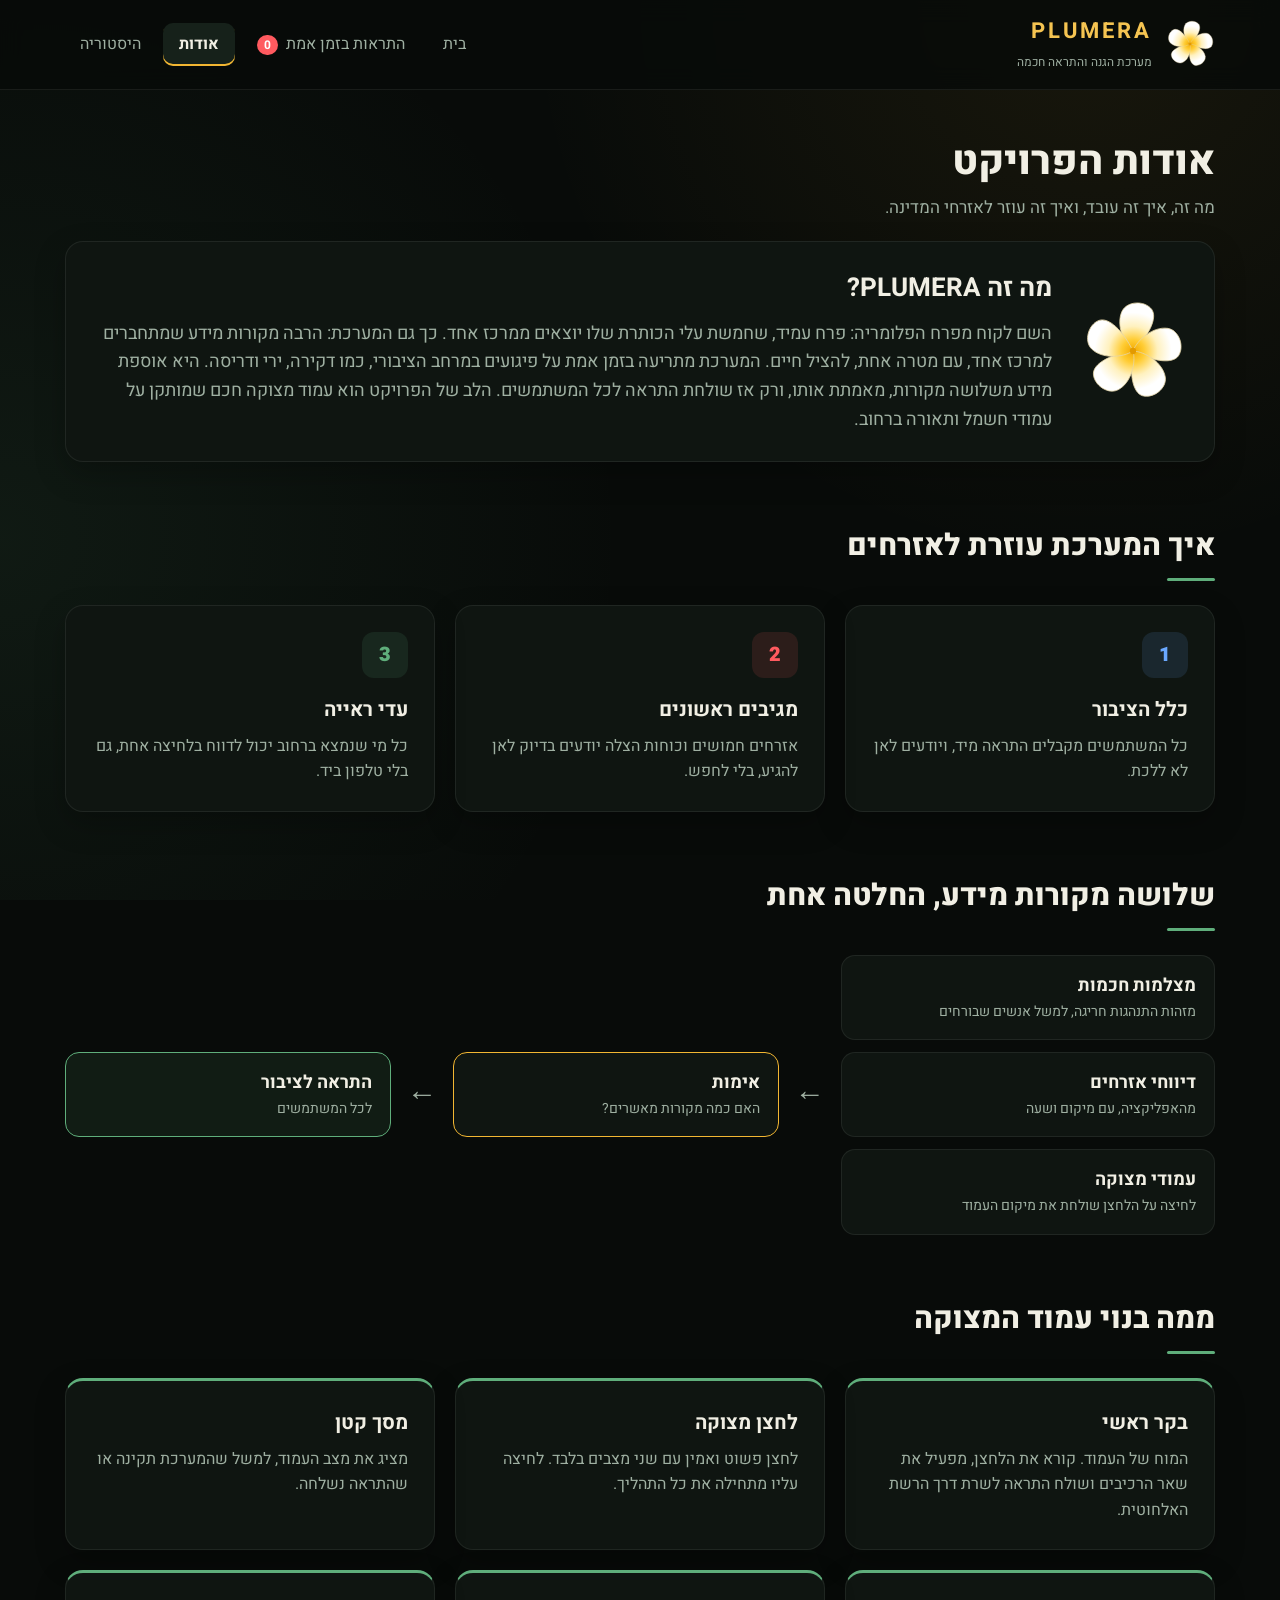
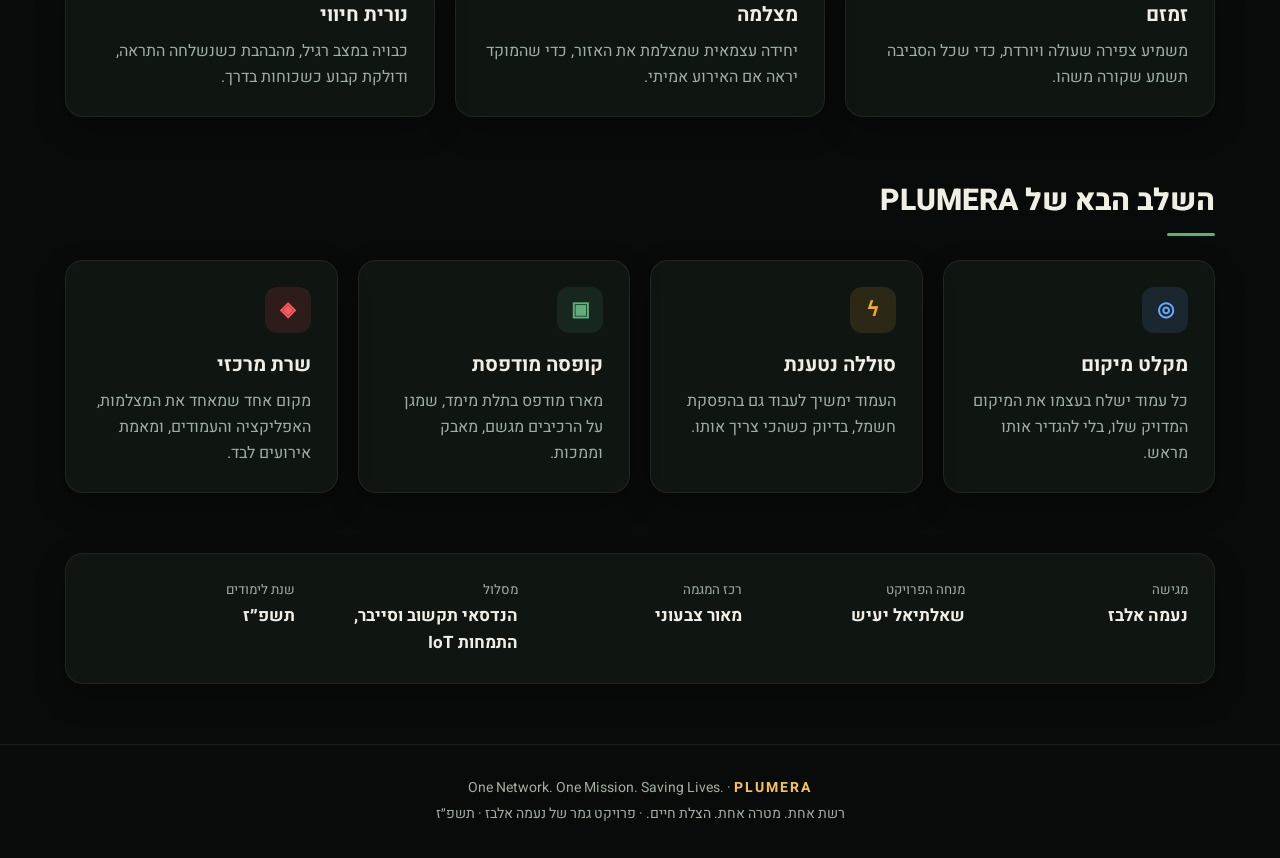
==== about.html @ 86a392c0 "Add files via upload" ====
<!DOCTYPE html>
<!-- הדף בעברית, והכיוון שלו מימין לשמאל -->
<html lang="he" dir="rtl">
<head>
  <!-- מאפשר להציג עברית ותווים מיוחדים -->
  <meta charset="UTF-8">
  <!-- מתאים את הדף לגודל המסך, גם בטלפון -->
  <meta name="viewport" content="width=device-width, initial-scale=1.0">
  <!-- השם שמופיע בלשונית של הדפדפן -->
  <title>PLUMERA | אודות</title>

  <!-- גופן עברי מ-Google Fonts -->
  <link href="https://fonts.googleapis.com/css2?family=Heebo:wght@300;400;500;700;800;900&display=swap" rel="stylesheet">

  <!-- קישור לקובץ העיצוב (משותף לכל ארבעת העמודים) -->
  <link rel="stylesheet" href="FinalProject1.css">

  <!-- הגדרות שהופכות את האתר לאפליקציה שאפשר להוסיף למסך הבית -->
  <link rel="manifest" href="manifest.json">
  <meta name="theme-color" content="#080b09">
  <link rel="icon" href="flower.svg">
  <link rel="apple-touch-icon" href="icon-192.png">
  <meta name="apple-mobile-web-app-capable" content="yes">
  <meta name="apple-mobile-web-app-title" content="PLUMERA">
</head>
<!-- data-page אומר לקובץ ה-JS באיזה עמוד אנחנו -->
<body data-page="about">

  <!-- ========== סרגל עליון וניווט (זהה בכל העמודים) ========== -->
  <header class="topbar">
    <!-- הלוגו: לחיצה עליו מחזירה לעמוד הבית -->
    <a class="logo" href="index.html">
      <img class="logo-icon" src="flower.svg" alt="">
      <div>
        <strong>PLUMERA</strong>
        <small>מערכת הגנה והתראה חכמה</small>
      </div>
    </a>

    <!-- התפריט: כל קישור פותח עמוד אחר. העמוד הנוכחי מסומן ב-active -->
    <nav class="nav">
      <a class="nav-btn" href="index.html">בית</a>
      <a class="nav-btn" href="alerts.html">התראות בזמן אמת <span class="badge" id="navCount">0</span> <!-- מספר ההתראות הפעילות --></a>
      <a class="nav-btn active" href="about.html">אודות</a>
      <a class="nav-btn" href="history.html">היסטוריה</a>
    </nav>
  </header>

  <main class="page">

    <!-- ========== עמוד אודות ========== -->
    <div class="page-head">
      <div>
        <h1>אודות הפרויקט</h1>
        <p>מה זה, איך זה עובד, ואיך זה עוזר לאזרחי המדינה.</p>
      </div>
    </div>

    <!-- הסבר כללי על הפרויקט -->
    <div class="about-intro card">
      <img class="about-flower" src="flower.svg" alt="">
      <div>
        <h2>מה זה PLUMERA?</h2>
        <p>
          השם לקוח מפרח הפלומריה: פרח עמיד, שחמשת עלי הכותרת שלו יוצאים ממרכז אחד.
          כך גם המערכת: הרבה מקורות מידע שמתחברים למרכז אחד, עם מטרה אחת, להציל חיים.
          המערכת מתריעה בזמן אמת על פיגועים במרחב הציבורי, כמו דקירה, ירי ודריסה.
          היא אוספת מידע משלושה מקורות, מאמתת אותו, ורק אז שולחת התראה לכל המשתמשים.
          הלב של הפרויקט הוא עמוד מצוקה חכם שמותקן על עמודי חשמל ותאורה ברחוב.
        </p>
      </div>
    </div>

    <!-- שלושה כרטיסים: למי המערכת עוזרת -->
    <h2 class="section-title">איך המערכת עוזרת לאזרחים</h2>
    <div class="grid">
      <div class="card">
        <div class="icon blue">1</div>
        <h3>כלל הציבור</h3>
        <p>כל המשתמשים מקבלים התראה מיד, ויודעים לאן לא ללכת.</p>
      </div>
      <div class="card">
        <div class="icon red">2</div>
        <h3>מגיבים ראשונים</h3>
        <p>אזרחים חמושים וכוחות הצלה יודעים בדיוק לאן להגיע, בלי לחפש.</p>
      </div>
      <div class="card">
        <div class="icon green">3</div>
        <h3>עדי ראייה</h3>
        <p>כל מי שנמצא ברחוב יכול לדווח בלחיצה אחת, גם בלי טלפון ביד.</p>
      </div>
    </div>

    <!-- שרטוט: שלושת המקורות, האימות וההתראה לציבור -->
    <h2 class="section-title">שלושה מקורות מידע, החלטה אחת</h2>
    <div class="flow">
      <div class="flow-sources">
        <div class="flow-box">מצלמות חכמות<small>מזהות התנהגות חריגה, למשל אנשים שבורחים</small></div>
        <div class="flow-box">דיווחי אזרחים<small>מהאפליקציה, עם מיקום ושעה</small></div>
        <div class="flow-box">עמודי מצוקה<small>לחיצה על הלחצן שולחת את מיקום העמוד</small></div>
      </div>
      <div class="flow-arrow">←</div>
      <div class="flow-box main">אימות<small>האם כמה מקורות מאשרים?</small></div>
      <div class="flow-arrow">←</div>
      <div class="flow-box final">התראה לציבור<small>לכל המשתמשים</small></div>
    </div>

    <!-- כרטיס לכל אחד מששת הרכיבים -->
    <h2 class="section-title">ממה בנוי עמוד המצוקה</h2>
    <div class="grid">
      <div class="card part"><h3>בקר ראשי</h3><p>המוח של העמוד. קורא את הלחצן, מפעיל את שאר הרכיבים ושולח התראה לשרת דרך הרשת האלחוטית.</p></div>
      <div class="card part"><h3>לחצן מצוקה</h3><p>לחצן פשוט ואמין עם שני מצבים בלבד. לחיצה עליו מתחילה את כל התהליך.</p></div>
      <div class="card part"><h3>מסך קטן</h3><p>מציג את מצב העמוד, למשל שהמערכת תקינה או שהתראה נשלחה.</p></div>
      <div class="card part"><h3>זמזם</h3><p>משמיע צפירה שעולה ויורדת, כדי שכל הסביבה תשמע שקורה משהו.</p></div>
      <div class="card part"><h3>מצלמה</h3><p>יחידה עצמאית שמצלמת את האזור, כדי שהמוקד יראה אם האירוע אמיתי.</p></div>
      <div class="card part"><h3>נורית חיווי</h3><p>כבויה במצב רגיל, מהבהבת כשנשלחה התראה, ודולקת קבוע כשכוחות בדרך.</p></div>
    </div>

    <!-- השיפורים העתידיים: ארבעה כרטיסים, באותו עיצוב כמו שאר הכרטיסים באתר -->
    <h2 class="section-title">השלב הבא של PLUMERA</h2>
    <div class="grid grid-4">
      <div class="card">
        <div class="icon blue">◎</div>
        <h3>מקלט מיקום</h3>
        <p>כל עמוד ישלח בעצמו את המיקום המדויק שלו, בלי להגדיר אותו מראש.</p>
      </div>
      <div class="card">
        <div class="icon amber">ϟ</div>
        <h3>סוללה נטענת</h3>
        <p>העמוד ימשיך לעבוד גם בהפסקת חשמל, בדיוק כשהכי צריך אותו.</p>
      </div>
      <div class="card">
        <div class="icon green">▣</div>
        <h3>קופסה מודפסת</h3>
        <p>מארז מודפס בתלת מימד, שמגן על הרכיבים מגשם, מאבק וממכות.</p>
      </div>
      <div class="card">
        <div class="icon red">◈</div>
        <h3>שרת מרכזי</h3>
        <p>מקום אחד שמאחד את המצלמות, האפליקציה והעמודים, ומאמת אירועים לבד.</p>
      </div>
    </div>

    <!-- פרטי ההגשה -->
    <div class="credits card">
      <div><small>מגישה</small><b>נעמה אלבז</b></div>
      <div><small>מנחה הפרויקט</small><b>שאלתיאל יעיש</b></div>
      <div><small>רכז המגמה</small><b>מאור צבעוני</b></div>
      <div><small>מסלול</small><b>הנדסאי תקשוב וסייבר, התמחות IoT</b></div>
      <div><small>שנת לימודים</small><b>תשפ״ז</b></div>
    </div>
  </main>

  <!-- תחתית האתר (זהה בכל העמודים) -->
  <footer class="footer">
    <b>PLUMERA</b> · <span dir="ltr">One Network. One Mission. Saving Lives.</span><br>
    רשת אחת. מטרה אחת. הצלת חיים. · פרויקט גמר של נעמה אלבז · תשפ״ז
  </footer>

  <!-- קובץ ה-JavaScript שלנו. תמיד בסוף הדף -->
  <script src="FinalProject1.js"></script>
</body>
</html>
---- FinalProject1.css ----
/* ========== צבעים כלליים ========== */
/* משתנים של צבעים. משתמשים בהם בכל הקובץ עם var(--שם), וכך משנים צבע במקום אחד */
:root {
  /* צבעים כהים של טבע בלילה, עם הצבעים של פרח הפלומריה:
     ירוק עמוק של יער ועלים, לבן-שמנת של עלי הכותרת, וזהב של מרכז הפרח */
  --bg: #080b09;                       /* רקע האתר: שחור עם נגיעה של ירוק */
  --panel: #0f1511;                    /* רקע הכרטיסים: כמעט שחור */
  --panel2: #16211a;                   /* רקע כרטיס מסומן */
  --line: rgba(220, 235, 220, 0.08);   /* צבע המסגרות הדקות */
  --shadow: 0 12px 30px rgba(0, 0, 0, 0.25); /* צל רך מתחת לכרטיסים */
  --text: #f1efe4;                     /* צבע הטקסט הראשי: לבן-שמנת כמו עלי הכותרת */
  --muted: #9fb0a2;                    /* צבע טקסט משני: ירוק-אפור */
  --gold: #f2b632;                     /* הזהב של מרכז הפרח */
  --gold-dark: #f5c451;                /* זהב בהיר, לטקסט על רקע כהה */
  --yellow: #ffd66b;                   /* צהוב בהיר */
  --leaf: #5fae7b;                     /* הירוק של העלים */
  --red: #ff5a5f;                      /* התראה חדשה */
  --amber: #f0a830;                    /* באימות */
  --blue: #6aa8ff;                     /* מאומת */
  --green: #4cc38a;                    /* הסתיים */
}

/* מאפסים את המרווחים שהדפדפן מוסיף לבד, כדי שהעיצוב ייראה אותו דבר בכל דפדפן */
* {
  margin: 0;
  padding: 0;
  box-sizing: border-box;  /* הרוחב של אלמנט כולל גם את המסגרת והריפוד שלו */
}

/* העיצוב של הדף כולו: גופן, רקע כהה עם שני כתמי אור עדינים (זהב וירוק), וצבע טקסט */
body {
  font-family: "Heebo", Arial, sans-serif;
  background: var(--bg);
  background-image: radial-gradient(circle at 85% 0%, rgba(242, 182, 50, 0.07), transparent 40%),
                    radial-gradient(circle at 0% 60%, rgba(95, 174, 123, 0.09), transparent 45%);
  background-attachment: fixed;  /* הרקע לא זז כשגוללים */
  color: var(--text);
  line-height: 1.6;
}

/* כפתורים ושדות קלט מקבלים את אותו גופן כמו שאר האתר */
button, input, select { font-family: inherit; }

/* קישורים בלי קו תחתון ובצבע של הטקסט (התפריט והכפתורים הם קישורים לעמודים) */
a { color: inherit; text-decoration: none; }

/* ========== סרגל עליון ========== */
/* הסרגל נשאר למעלה גם כשגוללים (sticky), ויש לו רקע שקוף ומטושטש */
.topbar {
  position: sticky;
  top: 0;
  z-index: 10;                     /* מעל שאר התוכן */
  display: flex;                   /* הלוגו והתפריט באותה שורה */
  justify-content: space-between;  /* הלוגו בצד אחד והתפריט בצד השני */
  align-items: center;
  gap: 16px;
  flex-wrap: wrap;                 /* במסך צר עוברים לשורה חדשה */
  padding: 14px 5%;
  background: rgba(8, 11, 9, 0.85);
  backdrop-filter: blur(12px);     /* טשטוש של מה שמאחורי הסרגל */
  border-bottom: 1px solid var(--line);
}

/* הלוגו: האייקון והשם אחד ליד השני */
.logo {
  display: flex;
  align-items: center;
  gap: 12px;
  cursor: pointer;
}
.logo strong { display: block; font-size: 22px; letter-spacing: 3px; color: var(--gold-dark); }
.logo small { color: var(--muted); font-size: 12px; }

/* האייקון של הלוגו: פרח הפלומריה */
.logo-icon { width: 52px; height: 52px; }

/* התפריט: הכפתורים בשורה אחת */
.nav { display: flex; gap: 6px; flex-wrap: wrap; }

/* כפתור בתפריט: בלי רקע ובלי מסגרת, טקסט אפור */
.nav-btn {
  display: inline-block;
  background: none;
  border: none;
  color: var(--muted);
  font-size: 16px;
  padding: 9px 16px;
  border-radius: 10px;
  cursor: pointer;
  transition: 0.2s;  /* השינוי בריחוף קורה בהדרגה */
}
/* כשהעכבר מעל הכפתור */
.nav-btn:hover { color: var(--text); background: var(--panel); }
/* הכפתור של העמוד הנוכחי: רקע וקו אדום למטה */
.nav-btn.active { color: var(--text); font-weight: 700; background: var(--panel2); box-shadow: inset 0 -2px 0 var(--gold); }

/* העיגול האדום עם מספר ההתראות בתפריט */
.badge {
  background: var(--red);
  color: white;
  font-size: 12px;
  font-weight: 700;
  padding: 1px 7px;
  border-radius: 20px;
  margin-right: 4px;
}

/* ========== עמודים ========== */
/* האזור הראשי: ברוחב 90% מהמסך, לא יותר מ-1150 פיקסלים, ובאמצע */
main { width: 90%; max-width: 1150px; margin: 0 auto; padding: 40px 0 60px; }

/* כל עמוד מופיע עם אנימציה כשהוא נפתח */
.page { animation: fadeIn 0.4s ease; }

/* האנימציה: העמוד מופיע בהדרגה ועולה קצת למעלה */
@keyframes fadeIn {
  from { opacity: 0; transform: translateY(12px); }
  to   { opacity: 1; transform: translateY(0); }
}

/* ========== כפתורים ========== */
/* העיצוב המשותף לכל הכפתורים הגדולים */
.btn {
  display: inline-block;
  text-align: center;
  border: none;
  font-size: 17px;
  font-weight: 700;
  padding: 14px 28px;
  border-radius: 12px;
  cursor: pointer;
  transition: 0.2s;
}
/* בריחוף הכפתור עולה קצת */
.btn:hover { transform: translateY(-2px); }
/* כפתור ראשי: מעבר צבע צהוב, כמו מרכז הפרח, עם צל זוהר */
.btn-primary { color: #1b1406; background: linear-gradient(135deg, var(--yellow), var(--gold)); box-shadow: 0 10px 30px rgba(242, 182, 50, 0.25); }
/* כפתור משני: שקוף עם מסגרת */
.btn-ghost { color: var(--text); background: transparent; border: 1px solid rgba(232, 240, 220, 0.22); }
.btn-ghost:hover { background: var(--panel2); }
/* כפתור בצבע שמנת, בשביל הבאנר */
.btn-light { color: var(--bg); background: var(--text); }

/* ========== עמוד בית ========== */
/* החלק העליון: הטקסט בצד אחד והאיור בצד השני */
.hero {
  display: grid;
  grid-template-columns: 1.3fr 1fr;  /* עמודת הטקסט קצת יותר רחבה */
  align-items: center;
  gap: 40px;
  min-height: 70vh;                  /* לפחות 70% מגובה המסך */
  padding: 40px 50px 90px;
  border-radius: 28px;
  border: 1px solid var(--line);
  overflow: hidden;
  /* נוף של הרים וזריחה זהובה בתחתית (landscape.svg), מעל רקע ירוק כהה */
  background: url("landscape.svg") bottom / 100% auto no-repeat,
              linear-gradient(180deg, #0a0e0b, #101812);
}

/* התגית הקטנה "פרויקט גמר" מעל הכותרת */
.tag {
  display: inline-block;
  color: var(--leaf);
  background: rgba(95, 174, 123, 0.1);
  border: 1px solid rgba(95, 174, 123, 0.35);
  padding: 5px 14px;
  border-radius: 20px;
  font-size: 14px;
  margin-bottom: 20px;
}

/* הכותרת הראשית. clamp: הגודל משתנה לפי רוחב המסך, בין 36 ל-62 פיקסלים */
.hero h1 { font-size: clamp(34px, 5vw, 56px); line-height: 1.2; font-weight: 800; margin-bottom: 20px; }

/* טקסט צבעוני במעבר צבע: הרקע הצבעוני "נחתך" לצורת האותיות */
.gradient {
  background: linear-gradient(135deg, var(--yellow), var(--gold));
  -webkit-background-clip: text;
  background-clip: text;
  color: transparent;
}

/* פסקת ההסבר והכפתורים מתחת לכותרת */
.hero p { color: var(--muted); font-size: 19px; max-width: 560px; margin-bottom: 30px; }
.hero-buttons { display: flex; gap: 12px; flex-wrap: wrap; }

/* איור פרח הפלומריה */
/* המיכל של האיור: הפרח והטבעות במרכז */
.device {
  position: relative;
  overflow: hidden;    /* הטבעות לא יוצאות מהמסך בטלפון */
  height: 420px;
  display: flex;
  align-items: center;
  justify-content: center;
}

/* הטבעות הצהובות שמתרחבות סביב הפרח */
.ring {
  position: absolute;  /* מעל הפרח, לא דוחפות אותו */
  width: 260px;
  height: 260px;
  border: 1px solid rgba(242, 182, 50, 0.6);
  border-radius: 50%;  /* עיגול */
  animation: pulse 3s infinite;
}
/* הטבעת השנייה מתחילה באיחור, כדי שהטבעות יבואו אחת אחרי השנייה */
.ring2 { animation-delay: 1.5s; }

/* האנימציה: הטבעת גדלה ונעלמת */
@keyframes pulse {
  from { transform: scale(0.6); opacity: 0.8; }
  to   { transform: scale(1.6); opacity: 0; }
}

/* הפרח עצמו: זוהר זהוב עדין, וצף למעלה ולמטה לאט */
.hero-flower {
  position: relative;
  width: 280px;
  filter: drop-shadow(0 0 40px rgba(242, 182, 50, 0.35));
  animation: float 6s ease-in-out infinite;
}

/* אנימציה של ציפה: הפרח עולה קצת ויורד */
@keyframes float { 50% { transform: translateY(-12px); } }

/* אנימציית הבהוב: באמצע הזמן האלמנט כמעט שקוף (לנקודה של "שידור חי") */
@keyframes blink { 50% { opacity: 0.2; } }

/* פס מספרים */
/* ארבעה מספרים בשורה אחת */
.stats {
  display: grid;
  grid-template-columns: repeat(4, 1fr);  /* ארבע עמודות שוות */
  background: var(--panel);
  border: 1px solid var(--line);
  border-radius: 18px;
  margin: 20px 0 30px;
  box-shadow: var(--shadow);
}
/* כל מספר, עם קו מפריד בצד */
.stat { padding: 26px; text-align: center; border-left: 1px solid var(--line); }
/* לאחרון אין קו מפריד */
.stat:last-child { border-left: none; }
.stat b { display: block; font-size: 40px; font-weight: 900; color: var(--gold-dark); }
.stat span { color: var(--muted); font-size: 15px; }

/* תיבת דיווח על פיגוע */
/* תיבה עם מסגרת צהובה וזוהר: הטקסט בצד אחד והכפתור בצד השני */
.report {
  display: grid;
  grid-template-columns: 1fr 1.3fr;
  align-items: center;
  gap: 24px;
  background: var(--panel);
  border: 1px solid rgba(242, 182, 50, 0.35);
  border-radius: 20px;
  padding: 30px;
  box-shadow: 0 0 40px rgba(242, 182, 50, 0.06);
}
.report h2 { font-size: 28px; font-weight: 800; }
.report p { color: var(--muted); }
/* השדה והכפתור באותה שורה */
.report-form { display: flex; gap: 10px; flex-wrap: wrap; }
/* השדה תופס את כל המקום שנשאר */
.report-form .field { flex: 1; min-width: 180px; }

/* ========== כרטיסים ורשתות ========== */
/* כותרת של כל אזור בעמוד */
.section-title { font-size: 30px; font-weight: 800; margin: 60px 0 24px; }
/* קו ירוק קטן מתחת לכל כותרת, כמו עלה */
.section-title::after { content: ""; display: block; width: 48px; height: 3px; margin-top: 8px; border-radius: 3px; background: var(--leaf); }

/* רשת של כרטיסים: שלושה בשורה */
.grid { display: grid; grid-template-columns: repeat(3, 1fr); gap: 20px; }
/* רשת של ארבעה בשורה */
.grid-4 { grid-template-columns: repeat(4, 1fr); }

/* כרטיס: רקע לבן, מסגרת דקה, צל רך ופינות מעוגלות */
.card {
  background: var(--panel);
  border: 1px solid var(--line);
  border-radius: 18px;
  padding: 26px;
  box-shadow: var(--shadow);
  transition: 0.25s;
}
.card:hover { transform: translateY(-4px); border-color: rgba(95, 174, 123, 0.45); }
/* בריחוף הכרטיס עולה קצת והמסגרת נצבעת בירוק */
.card h3 { font-size: 20px; margin-bottom: 8px; }
.card p { color: var(--muted); }

/* הריבוע הקטן עם הסמל בראש הכרטיס */
.icon {
  width: 46px;
  height: 46px;
  border-radius: 12px;
  display: grid;
  place-items: center;
  font-weight: 900;
  font-size: 20px;
  margin-bottom: 16px;
}
/* צבעים לסמלים: הסמל בצבע מלא, והרקע באותו צבע אבל שקוף */
.icon.red    { color: var(--red);   background: rgba(255, 90, 95, 0.12); }
.icon.amber  { color: var(--amber); background: rgba(242, 182, 50, 0.12); }
.icon.blue   { color: var(--blue);  background: rgba(106, 168, 255, 0.12); }
.icon.green  { color: var(--leaf);  background: rgba(95, 174, 123, 0.12); }

/* שלבים */
/* ארבעה שלבים בשורה */
.steps { display: grid; grid-template-columns: repeat(4, 1fr); gap: 20px; }
/* כל שלב: כרטיס עם קו ירוק למעלה */
.step { position: relative; padding: 26px; border-top: 3px solid var(--leaf); background: var(--panel); border-radius: 0 0 18px 18px; box-shadow: var(--shadow); }
/* מספר השלב: גדול וצהוב שקוף */
.step span { font-size: 44px; font-weight: 900; color: rgba(242, 182, 50, 0.3); }
.step h3 { font-size: 20px; }
.step p { color: var(--muted); }

/* באנר בסוף עמוד הבית */
/* באנר עם נוף של הרים וזריחה, וטקסט באמצע */
.cta {
  color: var(--text);
  border: 1px solid var(--line);
  margin-top: 70px;
  padding: 50px 30px;
  text-align: center;
  border-radius: 24px;
  padding-bottom: 90px;
  background: url("landscape.svg") bottom / 100% auto no-repeat,
              linear-gradient(180deg, #0c110d, #121c15);
}
.cta h2 { font-size: 34px; font-weight: 800; }
.cta p { font-size: 18px; margin: 8px 0 24px; opacity: 0.9; }
/* הסיסמה באנגלית, בצהוב ובאות נטויה */
.cta .motto { color: var(--yellow); font-style: italic; font-weight: 700; font-size: 20px; margin: 4px 0 10px; opacity: 1; }

/* ========== כותרת עמוד פנימי ========== */
/* הכותרת בצד אחד, ובצד השני משהו נוסף (שעון או חיפוש) */
.page-head {
  display: flex;
  justify-content: space-between;
  align-items: flex-end;
  gap: 20px;
  flex-wrap: wrap;
  margin-bottom: 20px;
}
.page-head h1 { font-size: 40px; font-weight: 800; }
.page-head p { color: var(--muted); font-size: 17px; }

/* ההערה הצהובה בראש העמוד, עם מסגרת מקווקוות */
.demo-note {
  color: var(--gold-dark);
  background: rgba(242, 182, 50, 0.07);
  border: 1px dashed rgba(242, 182, 50, 0.4);
  padding: 10px 16px;
  border-radius: 10px;
  font-size: 14px;
  margin-bottom: 20px;
}

/* ========== עמוד התראות ========== */
/* התיבה של "שידור חי" והשעון */
.live-box {
  display: flex;
  align-items: center;
  gap: 10px;
  background: var(--panel);
  border: 1px solid var(--line);
  padding: 10px 18px;
  border-radius: 12px;
  color: var(--red);
  font-weight: 700;
}
/* השעון עצמו, בגופן דיגיטלי */
.live-box b { color: var(--text); font-family: monospace; font-size: 20px; }

/* הנקודה האדומה שמהבהבת ליד "שידור חי" */
.live-dot { width: 10px; height: 10px; border-radius: 50%; background: var(--red); animation: blink 1s infinite; }

/* קופסאות הסיכום. auto-fit: כמה שנכנסות בשורה, כל אחת לפחות 200 פיקסלים */
.summary { display: grid; grid-template-columns: repeat(auto-fit, minmax(200px, 1fr)); gap: 16px; margin-bottom: 24px; }
.sum { background: var(--panel); border: 1px solid var(--line); border-radius: 16px; padding: 18px 22px; box-shadow: var(--shadow); }
.sum b { display: block; font-size: 34px; font-weight: 900; }
.sum span { color: var(--muted); }
/* המספר בכל קופסה בצבע של המצב שלה */
.sum.new b { color: var(--red); }
.sum.checking b { color: var(--amber); }
.sum.confirmed b { color: var(--blue); }

/* רשימת ההתראות והמפה, שתי עמודות אחת ליד השנייה */
.alerts-layout { display: grid; grid-template-columns: 1fr 1fr; gap: 20px; align-items: start; }
/* הכרטיסים ברשימה אחד מתחת לשני */
.alerts-list { display: grid; gap: 14px; }

/* המפה */
/* המפה נשארת במקום כשגוללים את רשימת ההתראות */
.map-box { position: sticky; top: 100px; }
/* הגודל והמסגרת של המפה */
#map { height: 540px; border-radius: 16px; border: 1px solid var(--line); background: var(--bg); }
/* ההסבר הקטן מתחת למפה */
.map-hint { color: var(--muted); font-size: 14px; text-align: center; margin-top: 8px; }
/* הכיתובים על המפה ("אני כאן" וסוג האירוע) */
.leaflet-tooltip { font-family: inherit; font-weight: 700; }
/* המפה בגוונים כהים שמתאימים לאתר */
.leaflet-tile-pane { filter: invert(1) hue-rotate(180deg) brightness(0.85) contrast(0.9) saturate(0.6); }

/* כרטיס התראה: הטקסט בצד אחד והמצב בצד השני, עם פס צבעוני בצד ימין */
.alert {
  display: grid;
  grid-template-columns: 1fr auto;
  gap: 10px 20px;
  background: var(--panel);
  border: 1px solid var(--line);
  border-right: 5px solid var(--red);  /* הפס הצבעוני: אדום להתראה חדשה */
  border-radius: 16px;
  padding: 20px 24px;
  cursor: pointer;
  box-shadow: var(--shadow);
}
/* ההתראה שנבחרה מקבלת מסגרת צהובה */
.alert.selected { outline: 2px solid var(--gold); }
/* צבע הפס לפי המצב: צהוב באימות, כחול מאומת */
.alert.checking { border-right-color: var(--amber); }
.alert.confirmed { border-right-color: var(--blue); }

.alert h3 { font-size: 21px; }
/* פרטי ההתראה (מיקום, מקור, מרחק, שעה) אחד ליד השני */
.alert-info { display: flex; gap: 22px; flex-wrap: wrap; color: var(--muted); font-size: 15px; }
.alert-info b { color: var(--text); font-weight: 500; }
/* הטקסט הקטן של הדיוק ליד המיקום */
.alert-info small, .event-place small { color: var(--muted); font-size: 13px; }

/* התגית של המצב ("התראה חדשה" וכו'). ברירת המחדל אדומה */
.status {
  align-self: start;
  padding: 6px 14px;
  border-radius: 20px;
  font-size: 14px;
  font-weight: 700;
  color: var(--red);
  background: rgba(255, 90, 95, 0.12);
}
/* צבע התגית לפי המצב */
.checking .status { color: var(--amber); background: rgba(242, 182, 50, 0.12); }
.confirmed .status { color: var(--blue); background: rgba(106, 168, 255, 0.12); }

/* ההודעה שמופיעה כשאין התראות או כשהחיפוש לא מצא כלום */
.empty { text-align: center; color: var(--muted); padding: 50px; background: var(--panel); border-radius: 16px; }

/* ========== עמוד אודות ========== */
/* הכרטיס הראשון "מה זה PLUMERA?": הפרח בצד אחד והטקסט בצד השני */
.about-intro { display: flex; align-items: center; gap: 26px; }
.about-flower { width: 110px; flex-shrink: 0; }
.about-intro h2 { font-size: 26px; margin-bottom: 10px; }
.about-intro p { font-size: 18px; }

/* השרטוט של שלושת המקורות עד ההתראה: הכול בשורה אחת */
.flow { display: flex; align-items: center; gap: 16px; flex-wrap: wrap; }
/* שלושת המקורות אחד מתחת לשני */
.flow-sources { display: grid; gap: 12px; flex: 1.3; min-width: 240px; }
/* כל תיבה בשרטוט */
.flow-box {
  flex: 1;
  min-width: 180px;
  background: var(--panel);
  border: 1px solid var(--line);
  border-radius: 14px;
  padding: 16px 18px;
  font-weight: 700;
  font-size: 18px;
}
/* ההסבר הקטן בתוך כל תיבה */
.flow-box small { display: block; color: var(--muted); font-weight: 400; font-size: 14px; }
/* תיבת האימות במסגרת צהובה */
.flow-box.main { border-color: var(--gold); }
/* תיבת ההתראה לציבור בירוק */
.flow-box.final { border-color: var(--leaf); background: rgba(95, 174, 123, 0.1); }
/* החצים בין התיבות */
.flow-arrow { font-size: 30px; color: var(--muted); }

/* כרטיסי הרכיבים עם קו ירוק למעלה */
.part { border-top: 3px solid var(--leaf); }


/* פרטי ההגשה בסוף העמוד, בכמה עמודות */
.credits {
  display: grid;
  grid-template-columns: repeat(auto-fit, minmax(170px, 1fr));
  gap: 20px;
  margin-top: 60px;
}
.credits small { display: block; color: var(--muted); }
.credits b { font-size: 17px; }

/* ========== עמוד היסטוריה ========== */
/* עיצוב משותף לשדות: תיבת החיפוש והרשימה הנפתחת בדיווח */
.field {
  background: var(--panel);
  border: 1px solid var(--line);
  color: var(--text);
  font-size: 16px;
  padding: 12px 18px;
  border-radius: 12px;
}
/* כשלוחצים על שדה, המסגרת נצבעת בצהוב */
.field:focus { outline: none; border-color: var(--gold); }
/* הרוחב של תיבת החיפוש */
.search { width: 300px; max-width: 100%; }

/* רשת כרטיסי האירועים. כמה שנכנסים בשורה, כל אחד לפחות 330 פיקסלים */
.history-list { display: grid; grid-template-columns: repeat(auto-fill, minmax(330px, 1fr)); gap: 18px; }

/* כרטיס אירוע */
.event { background: var(--panel); border: 1px solid var(--line); border-radius: 18px; padding: 22px; box-shadow: var(--shadow); }
/* השורה העליונה: מספר האירוע ותגית "הסתיים" */
.event-top { display: flex; justify-content: space-between; align-items: center; margin-bottom: 6px; }
.event-id { color: var(--muted); }
/* התגית הירוקה "הסתיים" */
.ended { color: var(--green); background: rgba(76, 195, 138, 0.12); padding: 3px 12px; border-radius: 20px; font-size: 13px; font-weight: 700; }
.event h3 { font-size: 20px; }
/* המקום של האירוע, בצהוב כהה */
.event-place { color: var(--gold-dark); margin-bottom: 14px; }

/* טבלת הפרטים: שתי עמודות, שם הפרט והערך שלו */
.event-table { display: grid; grid-template-columns: auto 1fr; gap: 4px 16px; font-size: 15px; margin-bottom: 14px; }
.event-table span { color: var(--muted); }

/* התקציר בתחתית הכרטיס, עם קו מפריד מעליו */
.event p { color: var(--muted); font-size: 15px; border-top: 1px solid var(--line); padding-top: 12px; }

/* ========== תחתית ========== */
/* השורה בתחתית האתר */
.footer { text-align: center; color: var(--muted); padding: 30px; border-top: 1px solid var(--line); font-size: 14px; line-height: 1.9; }
.footer b { color: var(--gold-dark); letter-spacing: 2px; }

/* ========== מסכים קטנים (טלפון) ========== */
/* הכללים כאן פועלים רק כשהמסך צר מ-850 פיקסלים (טאבלט וטלפון) */
@media (max-width: 850px) {
  .hero, .report { grid-template-columns: 1fr; }               /* עמודה אחת במקום שתיים */
  .hero { text-align: center; }
  .hero p { margin: 0 auto 30px; }
  .hero-buttons { justify-content: center; }
  .device { height: 340px; }                                    /* איור קטן יותר */
  .hero-flower { width: 200px; }
  .hero { padding: 30px 20px 80px; }
  .about-intro { flex-direction: column; text-align: center; }  /* הפרח מעל הטקסט */
  .stats, .grid, .grid-4, .steps { grid-template-columns: 1fr 1fr; }  /* שניים בשורה */
  .stat { border-left: none; }
  .flow-arrow { transform: rotate(-90deg); margin: 0 auto; }    /* החצים מצביעים למטה */
  .alerts-layout { grid-template-columns: 1fr; }                /* המפה מעל הרשימה */
  .map-box { position: static; order: -1; }
  #map { height: 320px; }
}

/* הכללים כאן פועלים רק כשהמסך צר מ-520 פיקסלים (טלפון) */
@media (max-width: 520px) {
  .stats, .grid, .grid-4, .steps { grid-template-columns: 1fr; }  /* אחד בשורה */
  .topbar { justify-content: center; }
  .alert { grid-template-columns: 1fr; }                          /* המצב מתחת לטקסט */
  .status { justify-self: start; }
}
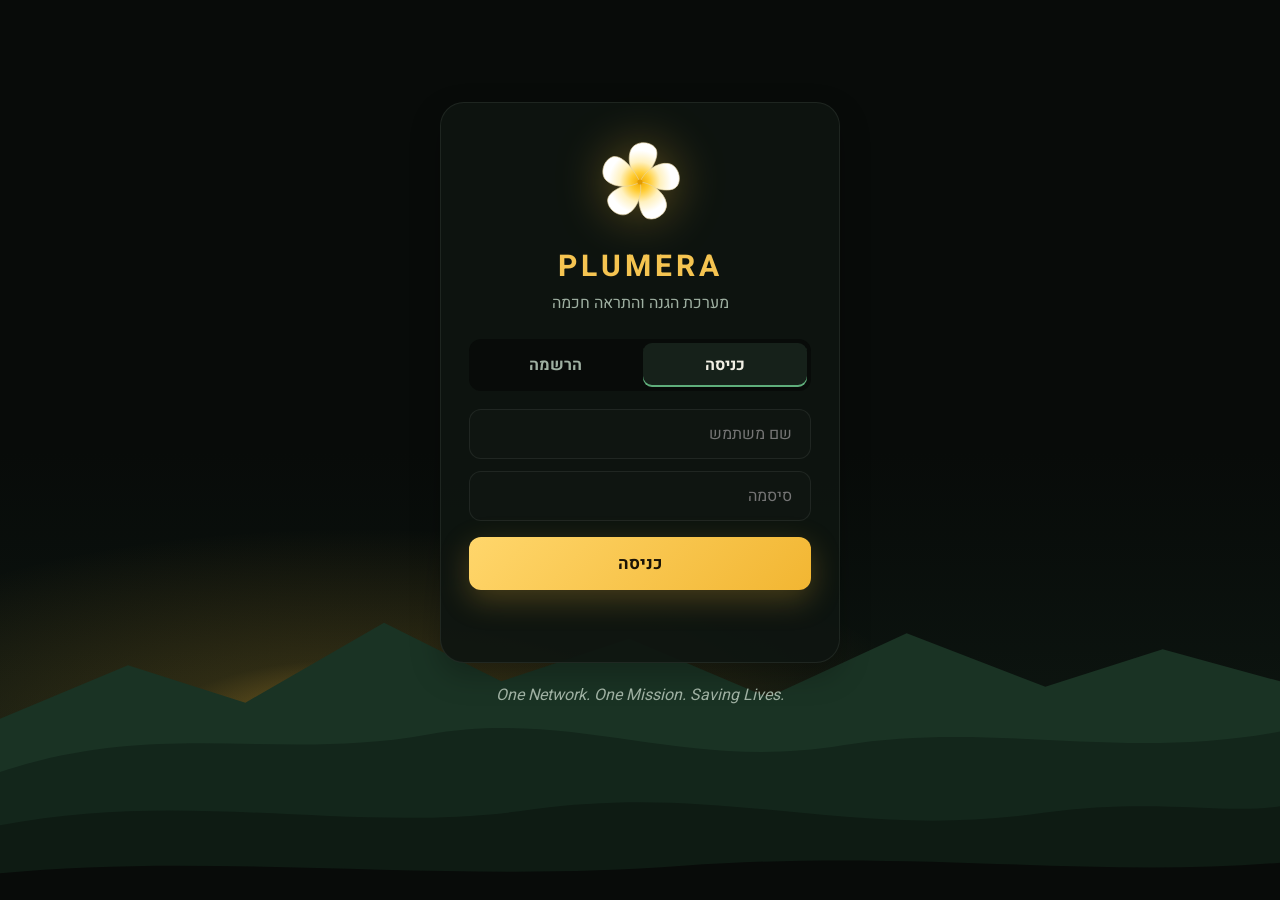
==== commit 6ac2e3cd: "Add files via upload" ====
--- a/about.html
+++ b/about.html
@@ -43,6 +43,9 @@
       <a class="nav-btn" href="alerts.html">התראות בזמן אמת <span class="badge" id="navCount">0</span> <!-- מספר ההתראות הפעילות --></a>
       <a class="nav-btn active" href="about.html">אודות</a>
       <a class="nav-btn" href="history.html">היסטוריה</a>
+      <!-- המשתמש המחובר וכפתור יציאה. השם מגיע מ-FinalProject1.js -->
+      <span class="user-name">👤 <b id="userName"></b></span>
+      <button class="nav-btn logout-btn" onclick="logout()">יציאה</button>
     </nav>
   </header>
 
--- a/FinalProject1.css
+++ b/FinalProject1.css
@@ -75,7 +75,7 @@
 .logo-icon { width: 52px; height: 52px; }
 
 /* התפריט: הכפתורים בשורה אחת */
-.nav { display: flex; gap: 6px; flex-wrap: wrap; }
+.nav { display: flex; gap: 6px; flex-wrap: wrap; align-items: center; }
 
 /* כפתור בתפריט: בלי רקע ובלי מסגרת, טקסט אפור */
 .nav-btn {
@@ -560,4 +560,66 @@
   .topbar { justify-content: center; }
   .alert { grid-template-columns: 1fr; }                          /* המצב מתחת לטקסט */
   .status { justify-self: start; }
-}+}
+
+/* ========== המשתמש המחובר בסרגל העליון ========== */
+.user-name { color: var(--muted); font-size: 14px; padding: 0 10px; }
+.user-name b { color: var(--leaf); }
+.logout-btn { border: 1px solid var(--line); }
+
+/* ========== עמוד הכניסה וההרשמה ========== */
+/* הרקע: הנוף של ההרים בתחתית המסך */
+.login-page {
+  min-height: 100vh;
+  background: url("landscape.svg") bottom / 100% auto no-repeat, var(--bg);
+}
+
+/* מרכז המסך */
+.login-wrap {
+  min-height: 100vh;
+  display: flex;
+  flex-direction: column;
+  align-items: center;
+  justify-content: center;
+  padding: 30px 16px 120px;
+}
+
+/* הכרטיס של הטופס */
+.login-card {
+  width: 100%;
+  max-width: 400px;
+  text-align: center;
+  background: rgba(15, 21, 17, 0.92);
+  border: 1px solid var(--line);
+  border-radius: 24px;
+  padding: 34px 28px;
+  box-shadow: var(--shadow);
+}
+.login-flower { width: 90px; filter: drop-shadow(0 0 24px rgba(242, 182, 50, 0.35)); }
+.login-card h1 { color: var(--gold-dark); letter-spacing: 4px; font-size: 30px; margin-top: 8px; }
+.login-sub { color: var(--muted); margin-bottom: 22px; }
+
+/* שתי הלשוניות: כניסה / הרשמה */
+.login-tabs { display: flex; gap: 6px; background: var(--bg); border-radius: 12px; padding: 4px; margin-bottom: 18px; }
+.login-tabs button {
+  flex: 1;
+  border: none;
+  background: none;
+  color: var(--muted);
+  font-size: 16px;
+  font-weight: 700;
+  padding: 10px;
+  border-radius: 9px;
+  cursor: pointer;
+}
+.login-tabs button.active { color: var(--text); background: var(--panel2); box-shadow: inset 0 -2px 0 var(--leaf); }
+
+/* השדות והכפתור אחד מתחת לשני */
+.login-card form { display: flex; flex-direction: column; gap: 12px; }
+/* הטופס שלא בשימוש מוסתר */
+.login-card form[hidden] { display: none; }
+.login-card .btn { width: 100%; margin-top: 4px; }
+
+/* הודעת שגיאה או מצב */
+.login-status { color: var(--gold-dark); min-height: 24px; margin-top: 14px; font-size: 15px; }
+.login-motto { color: var(--muted); font-style: italic; margin-top: 20px; }
